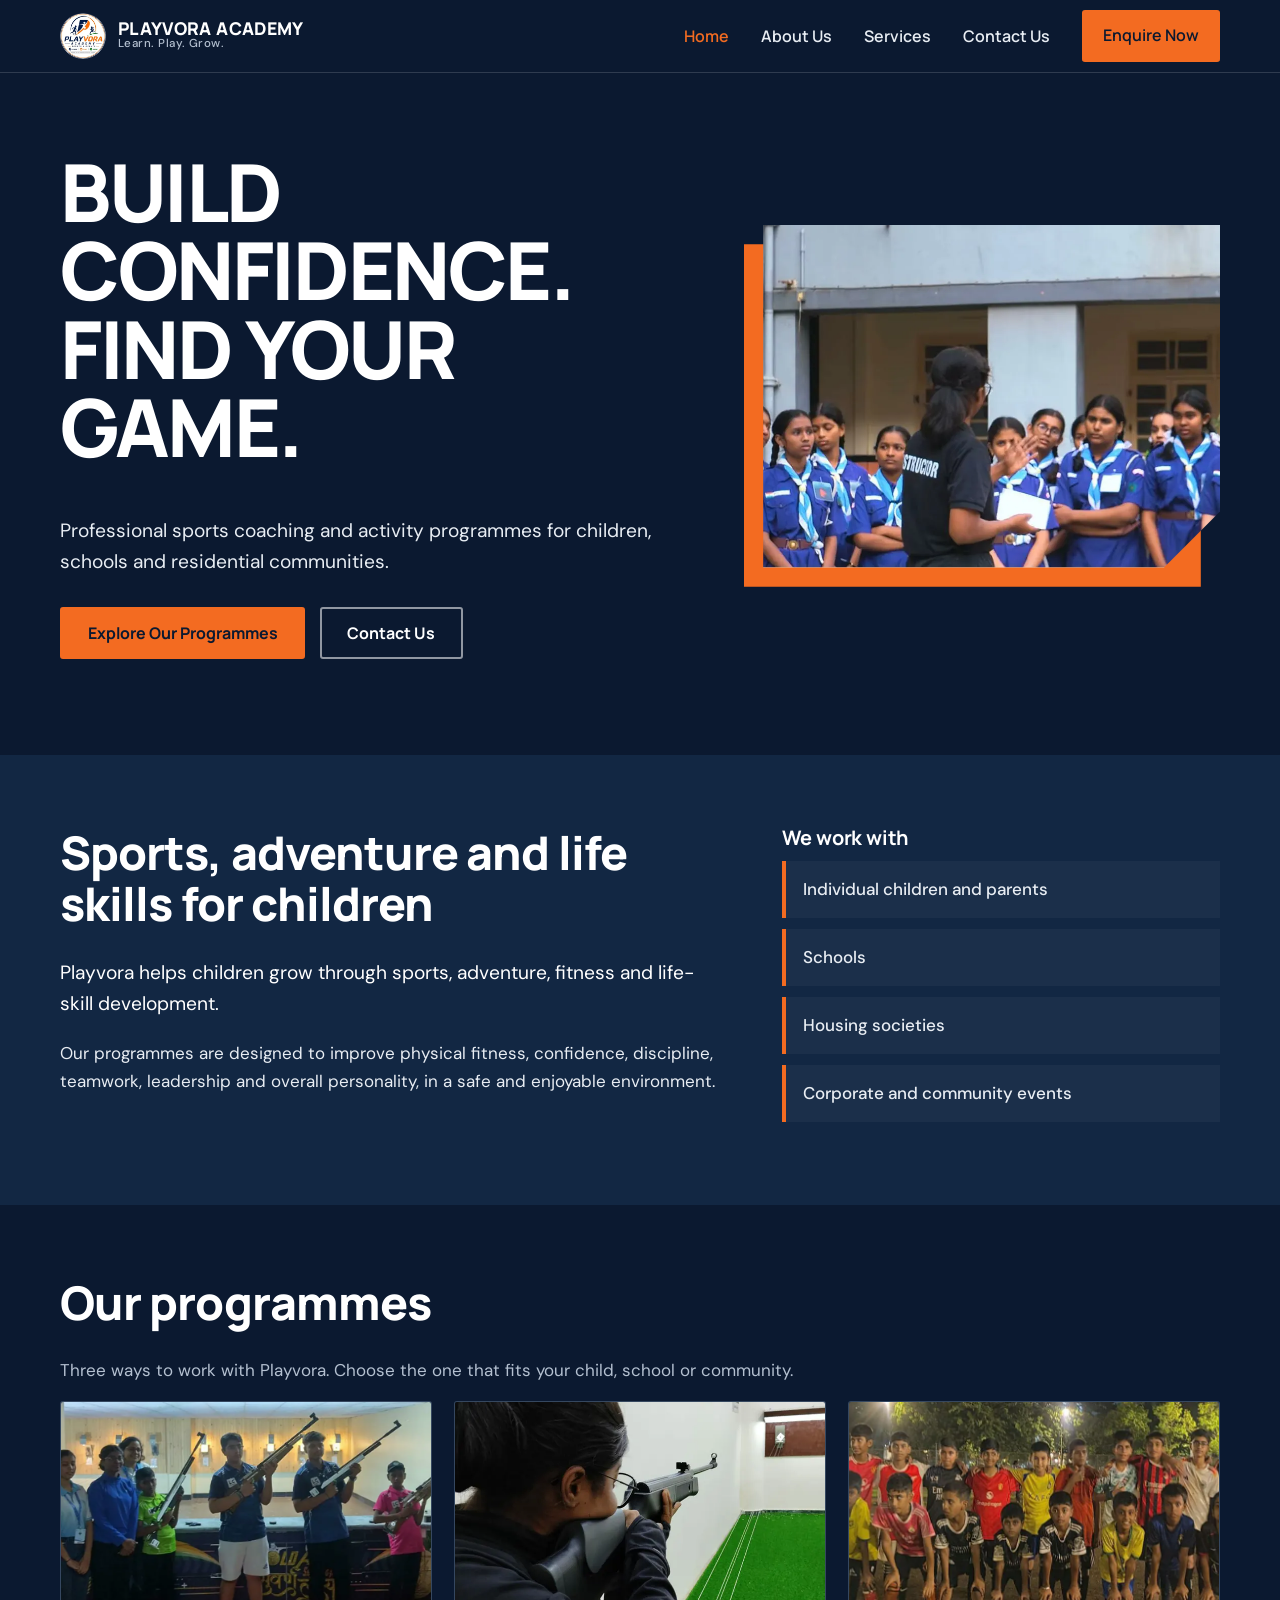
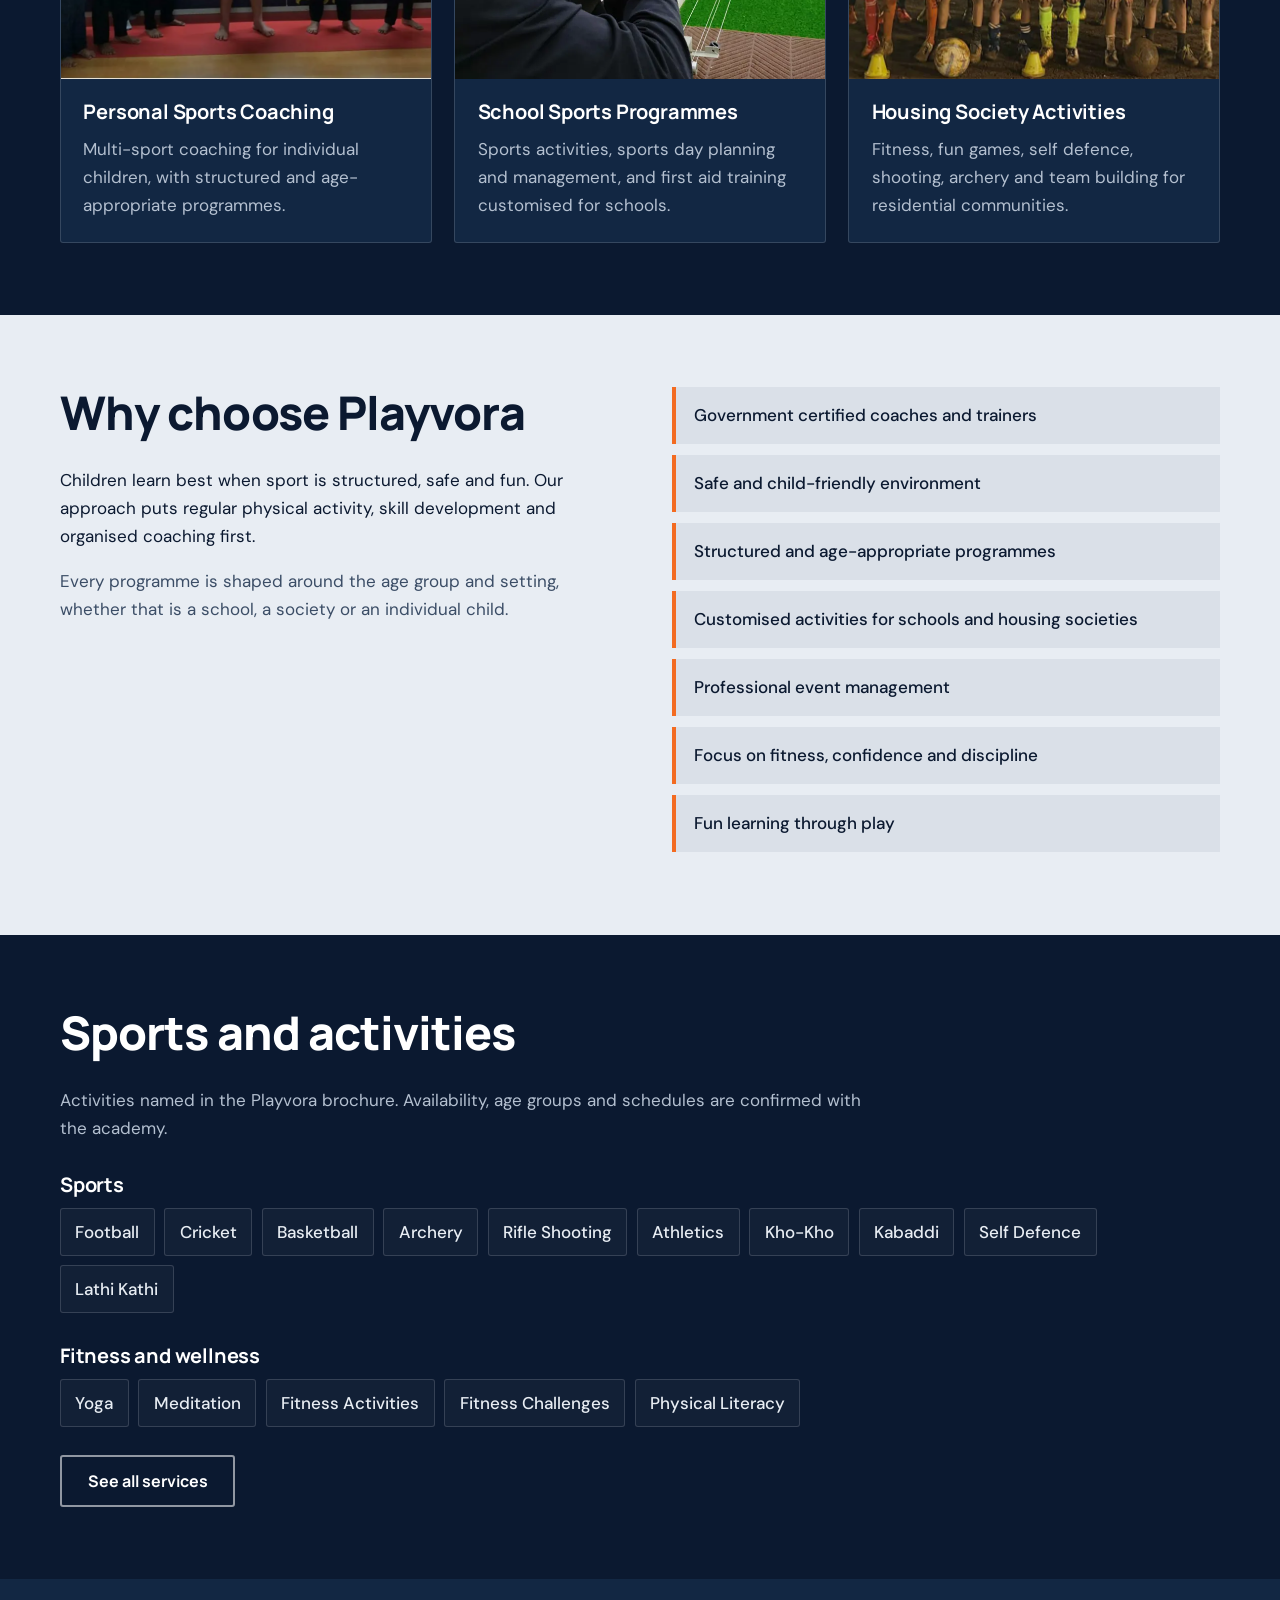
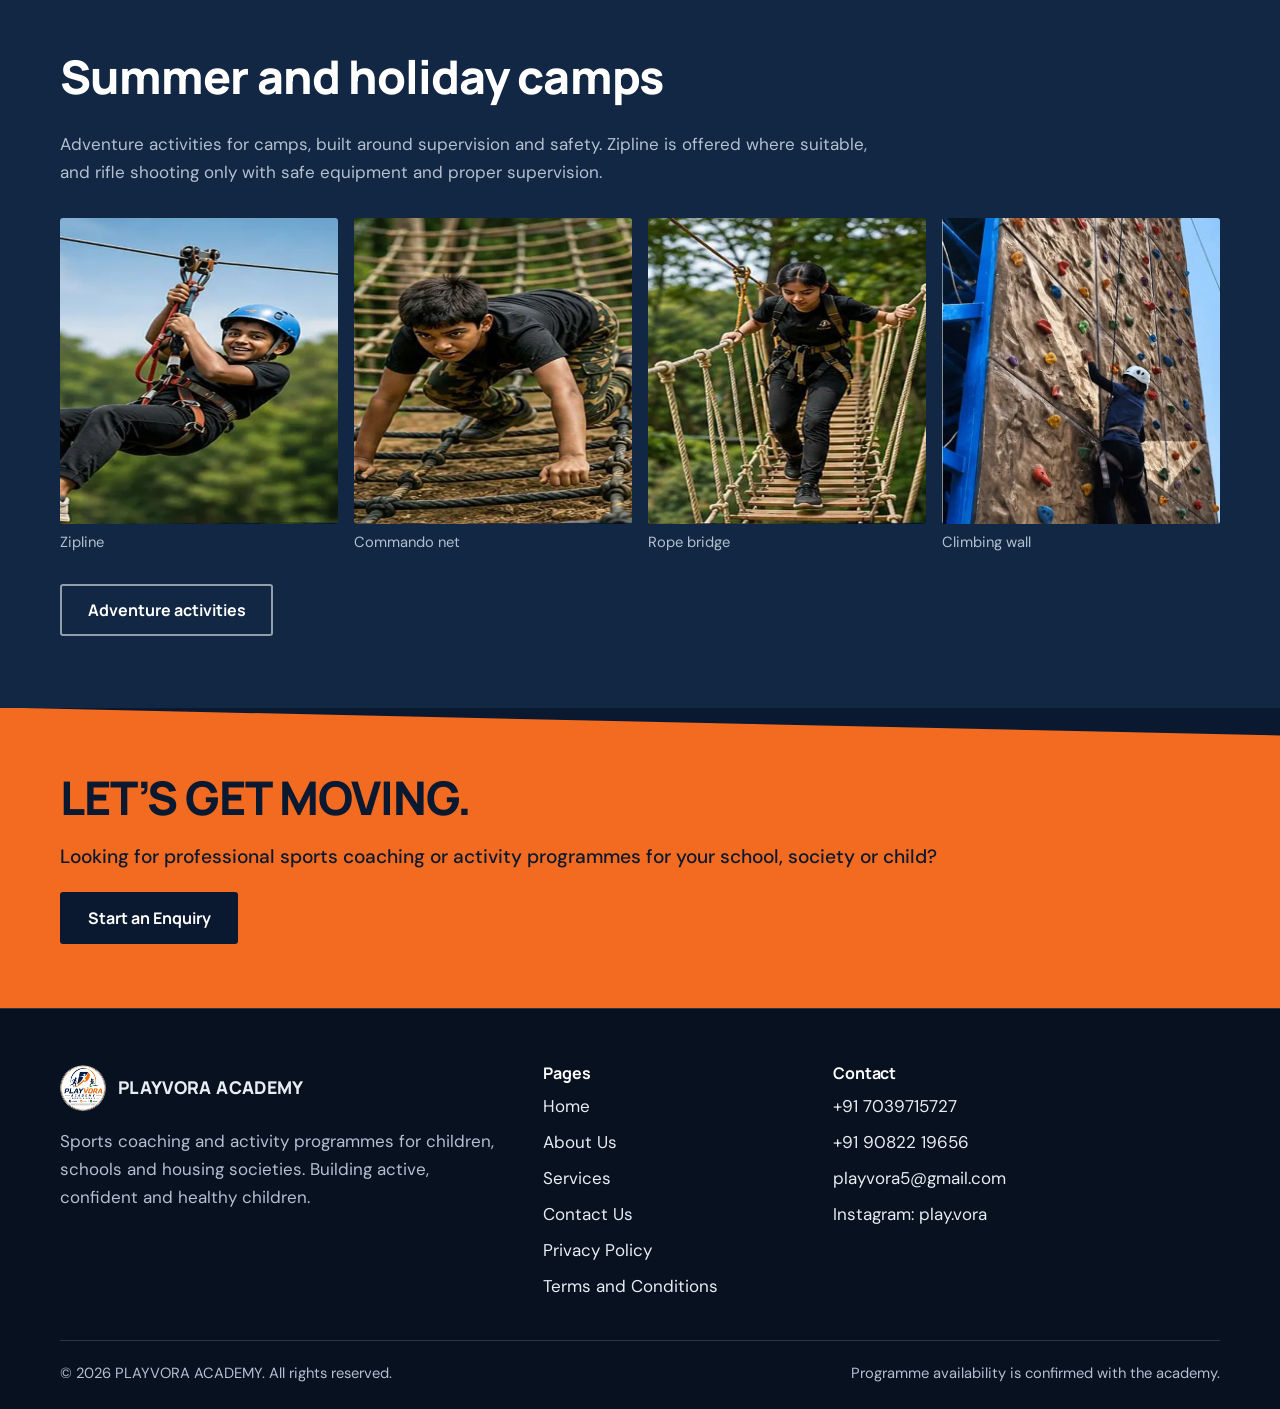
==== index.html @ a3b10394 "Add files via upload" ====
<!DOCTYPE html>
<html lang="en">
<head>
<meta charset="utf-8">
<meta name="viewport" content="width=device-width, initial-scale=1">
<title>PLAYVORA ACADEMY | Sports Coaching for Children, Schools and Societies</title>
<meta name="description" content="Professional sports coaching and activity programmes for children, schools and housing societies. Enquire with PLAYVORA ACADEMY.">
<link rel="canonical" href="https://www.example.com/"><!-- PLACEHOLDER: replace with live domain -->
<meta name="theme-color" content="#0B1930">
<meta property="og:type" content="website"><meta property="og:site_name" content="PLAYVORA ACADEMY">
<meta property="og:title" content="PLAYVORA ACADEMY | Sports Coaching for Children, Schools and Societies"><meta property="og:description" content="Professional sports coaching and activity programmes for children, schools and housing societies. Enquire with PLAYVORA ACADEMY.">
<meta property="og:url" content="https://www.example.com/index.html"><meta property="og:image" content="https://www.example.com/assets/social-preview.jpg">
<meta name="twitter:card" content="summary_large_image"><meta name="twitter:title" content="PLAYVORA ACADEMY | Sports Coaching for Children, Schools and Societies">
<meta name="twitter:description" content="Professional sports coaching and activity programmes for children, schools and housing societies. Enquire with PLAYVORA ACADEMY."><meta name="twitter:image" content="https://www.example.com/assets/social-preview.jpg">
<link rel="icon" href="assets/favicon.svg" type="image/svg+xml">
<link rel="preconnect" href="https://fonts.googleapis.com"><link rel="preconnect" href="https://fonts.gstatic.com" crossorigin>
<link rel="stylesheet" href="https://fonts.googleapis.com/css2?family=DM+Sans:wght@400;500;700&family=Manrope:wght@600;700;800&display=swap">
<link rel="stylesheet" href="css/style.css">
<script type="application/ld+json">{"@context":"https://schema.org","@type":"SportsActivityLocation","name":"PLAYVORA ACADEMY","description":"Sports coaching and activity programmes for children, schools and housing societies.","telephone":"+917039715727","email":"playvora5@gmail.com","sameAs":["https://www.instagram.com/play.vora/"]}</script>
</head>
<body>
<a class="skip" href="#main">Skip to content</a>
<header class="hdr"><div class="wrap">
<a class="brand" href="index.html"><img src="assets/images/logo-small.webp" alt="" width="180" height="177" style="width:46px;height:46px"><span>PLAYVORA ACADEMY<small>Learn. Play. Grow.</small></span></a>
<button class="nav-btn" aria-expanded="false" aria-controls="site-nav">Menu</button>
<nav id="site-nav" class="nav" aria-label="Main"><a href="index.html" aria-current="page">Home</a><a href="about.html">About Us</a><a href="services.html">Services</a><a href="contact.html">Contact Us</a><a class="btn" href="contact.html">Enquire Now</a></nav>
</div></header>
<main id="main">

<section class="hero"><div class="wrap">
<div><h1>Build confidence. Find your game.</h1>
<p>Professional sports coaching and activity programmes for children, schools and residential communities.</p>
<div class="btn-row"><a class="btn" href="services.html">Explore Our Programmes</a><a class="btn ghost" href="contact.html">Contact Us</a></div></div>
<div class="hero-img"><img src="assets/images/scouts-instructor.webp" alt="An instructor briefing a group of students in blue uniforms during a school activity session" width="983" height="674" fetchpriority="high" decoding="async"></div>
</div></section>

<section class="sec alt"><div class="wrap split wide-l">
<div><h2>Sports, adventure and life skills for children</h2>
<p class="lead">Playvora helps children grow through sports, adventure, fitness and life-skill development.</p>
<p>Our programmes are designed to improve physical fitness, confidence, discipline, teamwork, leadership and overall personality, in a safe and enjoyable environment.</p></div>
<div><h3>We work with</h3><ul class="tick"><li>Individual children and parents</li><li>Schools</li><li>Housing societies</li><li>Corporate and community events</li></ul></div>
</div></section>

<section class="sec" id="programmes"><div class="wrap">
<h2>Our programmes</h2><p class="muted">Three ways to work with Playvora. Choose the one that fits your child, school or community.</p>
<div class="cards">
<article class="card reveal"><img src="assets/images/shooting-range.webp" alt="Children standing in a row holding air rifles at an indoor shooting range with their instructors" width="1000" height="689" loading="lazy" decoding="async"><div class="body"><h3><a href="services.html#sports">Personal Sports Coaching</a></h3><p>Multi-sport coaching for individual children, with structured and age-appropriate programmes.</p></div></article>
<article class="card reveal"><img src="assets/images/school-rifle.webp" alt="A student aiming an air rifle in an indoor school shooting range" width="733" height="1044" loading="lazy" decoding="async"><div class="body"><h3><a href="contact.html#school">School Sports Programmes</a></h3><p>Sports activities, sports day planning and management, and first aid training customised for schools.</p></div></article>
<article class="card reveal"><img src="assets/images/society-football.webp" alt="A group of boys in football jerseys posing with footballs on a floodlit ground" width="883" height="566" loading="lazy" decoding="async"><div class="body"><h3><a href="contact.html#society">Housing Society Activities</a></h3><p>Fitness, fun games, self defence, shooting, archery and team building for residential communities.</p></div></article>
</div></div></section>

<section class="sec light"><div class="wrap split">
<div><h2>Why choose Playvora</h2><p>Children learn best when sport is structured, safe and fun. Our approach puts regular physical activity, skill development and organised coaching first.</p>
<p class="muted">Every programme is shaped around the age group and setting, whether that is a school, a society or an individual child.</p></div>
<div><ul class="tick"><li>Government certified coaches and trainers<!-- VERIFY: claim taken from brochure; confirm documentary proof before publishing --></li><li>Safe and child-friendly environment</li><li>Structured and age-appropriate programmes</li><li>Customised activities for schools and housing societies</li><li>Professional event management</li><li>Focus on fitness, confidence and discipline</li><li>Fun learning through play</li></ul></div>
</div></section>

<section class="sec" id="activities"><div class="wrap">
<h2>Sports and activities</h2>
<p class="muted">Activities named in the Playvora brochure. Availability, age groups and schedules are confirmed with the academy.</p>
<h3 style="margin-top:2rem">Sports</h3><ul class="tags"><li>Football</li><li>Cricket</li><li>Basketball</li><li>Archery</li><li>Rifle Shooting</li><li>Athletics</li><li>Kho-Kho</li><li>Kabaddi</li><li>Self Defence</li><li>Lathi Kathi</li></ul>
<h3 style="margin-top:2rem">Fitness and wellness</h3><ul class="tags"><li>Yoga</li><li>Meditation</li><li>Fitness Activities</li><li>Fitness Challenges</li><li>Physical Literacy</li></ul>
<div class="btn-row"><a class="btn ghost" href="services.html">See all services</a></div>
</div></section>

<section class="sec alt" id="camps"><div class="wrap">
<h2>Summer and holiday camps</h2>
<p class="muted">Adventure activities for camps, built around supervision and safety. Zipline is offered where suitable, and rifle shooting only with safe equipment and proper supervision.</p>
<div class="photos four" style="margin-top:2rem">
<figure class="reveal"><img src="assets/images/zipline.webp" alt="A child in a helmet and harness riding a zipline above trees" width="703" height="518" loading="lazy" decoding="async"><figcaption>Zipline</figcaption></figure>
<figure class="reveal"><img src="assets/images/commando-net.webp" alt="A child crawling across a rope commando net" width="655" height="518" loading="lazy" decoding="async"><figcaption>Commando net</figcaption></figure>
<figure class="reveal"><img src="assets/images/rope-bridge.webp" alt="A girl in a harness walking across a rope bridge among trees" width="634" height="518" loading="lazy" decoding="async"><figcaption>Rope bridge</figcaption></figure>
<figure class="reveal"><img src="assets/images/climbing-wall.webp" alt="A student wearing a helmet climbing an outdoor rock-climbing wall" width="572" height="1087" loading="lazy" decoding="async"><figcaption>Climbing wall</figcaption></figure>
</div>
<div class="btn-row"><a class="btn ghost" href="services.html#adventure">Adventure activities</a></div>
</div></section>
<section class="cta"><div class="wrap"><h2>LET’S GET MOVING.</h2><p>Looking for professional sports coaching or activity programmes for your school, society or child?</p><a class="btn" href="contact.html">Start an Enquiry</a></div></section>

</main>
<footer class="ftr"><div class="wrap">
<div class="grid">
<div><a class="brand" href="index.html"><img src="assets/images/logo-small.webp" alt="" width="180" height="177" loading="lazy" style="width:46px;height:46px"><span>PLAYVORA ACADEMY</span></a>
<p class="muted" style="margin-top:1rem">Sports coaching and activity programmes for children, schools and housing societies. Building active, confident and healthy children.</p></div>
<div><h3>Pages</h3><ul><li><a href="index.html">Home</a></li><li><a href="about.html">About Us</a></li><li><a href="services.html">Services</a></li><li><a href="contact.html">Contact Us</a></li><li><a href="privacy.html">Privacy Policy</a></li><li><a href="terms.html">Terms and Conditions</a></li></ul></div>
<div><h3>Contact</h3><ul>
<li><a href="tel:+917039715727">+91 7039715727</a></li><li><a href="tel:+919082219656">+91 90822 19656</a></li>
<li><a href="mailto:playvora5@gmail.com">playvora5@gmail.com</a></li>
<li><a href="https://www.instagram.com/play.vora/" target="_blank" rel="noopener noreferrer">Instagram: play.vora</a></li></ul></div>
</div>
<div class="legal"><span>&copy; <span id="year">2026</span> PLAYVORA ACADEMY. All rights reserved.</span><span>Programme availability is confirmed with the academy.</span></div>
</div></footer>
<script src="js/main.js" defer></script>
</body>
</html>
---- css/style.css ----
/* PLAYVORA ACADEMY - static site stylesheet. Mobile-first. */
:root{
  --navy:#0B1930;--navy2:#122743;--orange:#F36B21;--white:#fff;--grey:#E8EDF3;
  --muted:#B4C0D0;--line:rgba(232,237,243,.16);--r:3px;--max:1160px;
  --head:"Manrope",system-ui,-apple-system,"Segoe UI",Arial,sans-serif;
  --body:"DM Sans",system-ui,-apple-system,"Segoe UI",Arial,sans-serif;
}
*,*::before,*::after{box-sizing:border-box}
html{scroll-behavior:smooth;-webkit-text-size-adjust:100%}
body{margin:0;background:var(--navy);color:var(--grey);font:400 1.0625rem/1.65 var(--body);overflow-x:hidden}
img{display:block;max-width:100%;height:auto}
a{color:inherit}
h1,h2,h3{font-family:var(--head);color:var(--white);line-height:1.1;margin:0 0 .6em;letter-spacing:-.02em}
h1{font-size:clamp(2.5rem,8vw,5rem);font-weight:800;text-transform:uppercase;letter-spacing:-.03em;line-height:.98}
h2{font-size:clamp(1.8rem,4.2vw,2.9rem);font-weight:800}
h3{font-size:1.25rem;font-weight:700;letter-spacing:-.01em}
p{margin:0 0 1em;max-width:68ch}
ul{margin:0;padding:0;list-style:none}
:focus-visible{outline:3px solid var(--orange);outline-offset:3px}
.skip{position:absolute;left:-999px;top:0;background:var(--orange);color:var(--navy);padding:.7rem 1rem;z-index:100;font-weight:700}
.skip:focus{left:0}
.wrap{width:min(100% - 2.5rem,var(--max));margin-inline:auto}
.sec{padding:4.5rem 0}
.sec.alt{background:var(--navy2)}
.sec.light{background:var(--grey);color:var(--navy)}
.sec.light h2,.sec.light h3{color:var(--navy)}
.lead{font-size:1.2rem;color:var(--white)}
.muted{color:var(--muted)}
.light .muted{color:#3b4d66}

/* buttons: rectangular, no pills */
.btn{display:inline-block;font:700 1rem/1 var(--head);padding:1rem 1.6rem;border-radius:var(--r);border:2px solid var(--orange);background:var(--orange);color:var(--navy);text-decoration:none;cursor:pointer;transition:background .2s,color .2s,border-color .2s}
.btn:hover{background:var(--white);border-color:var(--white)}
.btn.ghost{background:transparent;color:var(--white);border-color:rgba(255,255,255,.55)}
.btn.ghost:hover{background:var(--white);color:var(--navy);border-color:var(--white)}
.btn-row{display:flex;flex-wrap:wrap;gap:.9rem;margin-top:1.8rem}

/* header */
.hdr{position:sticky;top:0;z-index:50;background:var(--navy);border-bottom:1px solid var(--line)}
.hdr .wrap{display:flex;align-items:center;justify-content:space-between;min-height:72px;gap:1rem}
.brand{display:flex;align-items:center;gap:.75rem;text-decoration:none;font:800 1.1rem/1 var(--head);color:var(--white);letter-spacing:.02em}
.brand img{border-radius:50%}
.brand small{display:block;font:500 .72rem/1.3 var(--body);color:var(--muted);letter-spacing:.04em}
.nav-btn{background:none;border:1px solid var(--line);color:var(--white);padding:.6rem .85rem;border-radius:var(--r);font:600 .95rem var(--head);cursor:pointer}
.nav{display:none;position:absolute;left:0;right:0;top:100%;background:var(--navy);border-bottom:1px solid var(--line);padding:1rem 1.25rem 1.5rem}
.nav.open{display:block}
.nav a{display:block;padding:.85rem 0;text-decoration:none;font:600 1.05rem var(--head);border-bottom:1px solid var(--line)}
.nav a[aria-current=page]{color:var(--orange)}
.nav a.btn{margin-top:1rem;text-align:center;border-bottom:2px solid var(--orange)}
@media(min-width:900px){
  .nav-btn{display:none}
  .nav{display:flex;position:static;border:0;padding:0;align-items:center;gap:2rem;background:none}
  .nav a{border:0;padding:.4rem 0;font-size:1rem}
  .nav a:not(.btn):hover{color:var(--orange)}
  .nav a.btn{margin:0;padding:.85rem 1.3rem}
}

/* hero */
.hero{padding:3rem 0 4rem;overflow:hidden}
.hero .wrap{display:grid;gap:2.5rem;align-items:center}
.hero p{font-size:1.2rem;color:var(--grey);margin-top:1.4rem}
.hero-img{position:relative;padding:0 0 1.2rem 1.2rem}
.hero-img::before{content:"";position:absolute;inset:1.2rem 1.2rem 0 0;background:var(--orange);clip-path:polygon(0 0,100% 0,100% 100%,0 100%);z-index:0}
.hero-img img{position:relative;z-index:1;width:100%;aspect-ratio:4/3;object-fit:cover;clip-path:polygon(0 0,100% 0,100% calc(100% - 56px),calc(100% - 56px) 100%,0 100%)}
@media(min-width:900px){.hero{padding:5rem 0 6rem}.hero .wrap{grid-template-columns:1.15fr .85fr}}
.page-hero{padding:3.5rem 0 2.5rem;border-bottom:1px solid var(--line)}
.page-hero h1{font-size:clamp(2.1rem,6vw,3.8rem)}
.page-hero p{font-size:1.15rem;margin:0}

/* layout helpers */
.split{display:grid;gap:2.5rem}
@media(min-width:860px){.split{grid-template-columns:1fr 1fr;gap:4rem}.split.wide-l{grid-template-columns:1.2fr .8fr}}
.tick li{padding:.9rem 0 .9rem 1.1rem;border-left:4px solid var(--orange);margin-bottom:.7rem;background:rgba(11,25,48,.06);font-weight:500}
.sec:not(.light) .tick li{background:rgba(255,255,255,.04)}
.light .tick li{color:var(--navy)}

/* cards */
.cards{display:grid;gap:1.4rem}
@media(min-width:760px){.cards{grid-template-columns:repeat(3,1fr)}}
.card{position:relative;background:var(--navy2);border:1px solid var(--line);border-radius:var(--r);overflow:hidden;transition:border-color .2s,transform .2s}
.sec.alt .card{background:var(--navy)}
.card:hover,.card:focus-within{border-color:var(--orange);transform:translateY(-3px)}
.card img{width:100%;aspect-ratio:4/3;object-fit:cover}
.card .body{padding:1.4rem}
.card h3 a{text-decoration:none}
.card h3 a::after{content:"";position:absolute;inset:0}
.card p{color:var(--muted);margin:0}

/* activity lists */
.tags{display:flex;flex-wrap:wrap;gap:.6rem}
.tags li{border:1px solid var(--line);border-radius:var(--r);padding:.55rem .9rem;font-weight:500;background:rgba(255,255,255,.03)}
.light .tags li{border-color:rgba(11,25,48,.25);background:#fff;color:var(--navy)}
.cat{display:grid;gap:1.5rem;padding:2.5rem 0;border-top:1px solid var(--line)}
.cat:first-of-type{border-top:0}
@media(min-width:860px){.cat{grid-template-columns:.8fr 1.2fr;gap:4rem}}
.cat h2{font-size:clamp(1.6rem,3.4vw,2.2rem)}

/* photo grids */
.photos{display:grid;gap:1rem;grid-template-columns:repeat(2,1fr)}
@media(min-width:860px){.photos.four{grid-template-columns:repeat(4,1fr)}.photos.three{grid-template-columns:repeat(3,1fr)}}
.photos img{width:100%;aspect-ratio:1/1.1;object-fit:cover;border-radius:var(--r)}
.photos figcaption{font-size:.92rem;color:var(--muted);margin-top:.4rem}
.photos figure{margin:0}
.wide-photo{width:100%;border-radius:var(--r);margin-top:1.2rem}
.note{border-left:4px solid var(--orange);padding:1rem 1.2rem;background:rgba(243,107,33,.1);border-radius:0 var(--r) var(--r) 0;max-width:72ch}
.light .note{color:var(--navy)}
.placeholder{border:2px dashed var(--orange);padding:1rem 1.2rem;border-radius:var(--r)}

/* CTA band */
.cta{background:var(--orange);color:var(--navy);padding:4rem 0;clip-path:polygon(0 0,100% 28px,100% 100%,0 100%)}
.cta h2{color:var(--navy);margin-bottom:.4em}
.cta p{font-size:1.2rem;font-weight:500}
.cta .btn{background:var(--navy);border-color:var(--navy);color:var(--white)}
.cta .btn:hover{background:var(--white);border-color:var(--white);color:var(--navy)}

/* footer */
.ftr{background:#07111f;padding:3.5rem 0 1.5rem;border-top:1px solid var(--line)}
.ftr .grid{display:grid;gap:2rem}
@media(min-width:860px){.ftr .grid{grid-template-columns:1.4fr .8fr 1.2fr}}
.ftr h3{font-size:1rem;color:var(--white)}
.ftr li{margin-bottom:.5rem}
.ftr a{text-decoration:none;color:var(--grey)}
.ftr a:hover{color:var(--orange);text-decoration:underline}
.ftr .legal{border-top:1px solid var(--line);margin-top:2rem;padding-top:1.2rem;font-size:.92rem;color:var(--muted);display:flex;flex-wrap:wrap;gap:.6rem 1.5rem;justify-content:space-between}

/* forms */
.tabs{display:flex;flex-wrap:wrap;gap:.5rem;margin-bottom:1.5rem}
.tabs button{font:700 .98rem var(--head);padding:.85rem 1.2rem;border-radius:var(--r);border:1px solid var(--line);background:transparent;color:var(--white);cursor:pointer}
.tabs button[aria-selected=true]{background:var(--orange);color:var(--navy);border-color:var(--orange)}
.js .panel[hidden]{display:none}
.panel{margin-bottom:3rem}
form{display:grid;gap:1.1rem;background:var(--navy2);border:1px solid var(--line);padding:1.5rem;border-radius:var(--r)}
@media(min-width:700px){form .two{display:grid;grid-template-columns:1fr 1fr;gap:1.1rem}}
label,legend{display:block;font-weight:600;color:var(--white);margin-bottom:.35rem;font-size:.98rem}
.req{color:var(--orange)}
input[type=text],input[type=tel],input[type=email],input[type=number],textarea{width:100%;font:inherit;color:var(--navy);background:var(--white);border:2px solid transparent;border-radius:var(--r);padding:.8rem .9rem}
textarea{min-height:110px;resize:vertical}
input[aria-invalid=true],textarea[aria-invalid=true]{border-color:#ff8a8a}
fieldset{border:0;padding:0;margin:0}
.checks{display:grid;gap:.4rem;grid-template-columns:repeat(auto-fill,minmax(180px,1fr))}
.checks label{display:flex;gap:.5rem;align-items:center;font-weight:400;margin:0}
.checks input{width:1.1rem;height:1.1rem;accent-color:var(--orange)}
.err{color:#ffb3b3;font-size:.92rem;margin:.3rem 0 0;min-height:0}
.err:empty{display:none}
.form-note{font-size:.95rem;color:var(--muted);margin:0}
.contact-list li{margin-bottom:1rem}
.contact-list strong{display:block;color:var(--white)}
.doc h2{font-size:1.5rem;margin-top:2rem}
.doc{max-width:78ch}

/* scroll reveal (only when JS + motion allowed) */
@media(prefers-reduced-motion:no-preference){
  .js .reveal{opacity:0;transform:translateY(12px);transition:opacity .5s ease,transform .5s ease}
  .js .reveal.in{opacity:1;transform:none}
}
@media(prefers-reduced-motion:reduce){html{scroll-behavior:auto}*{transition:none!important;animation:none!important}}
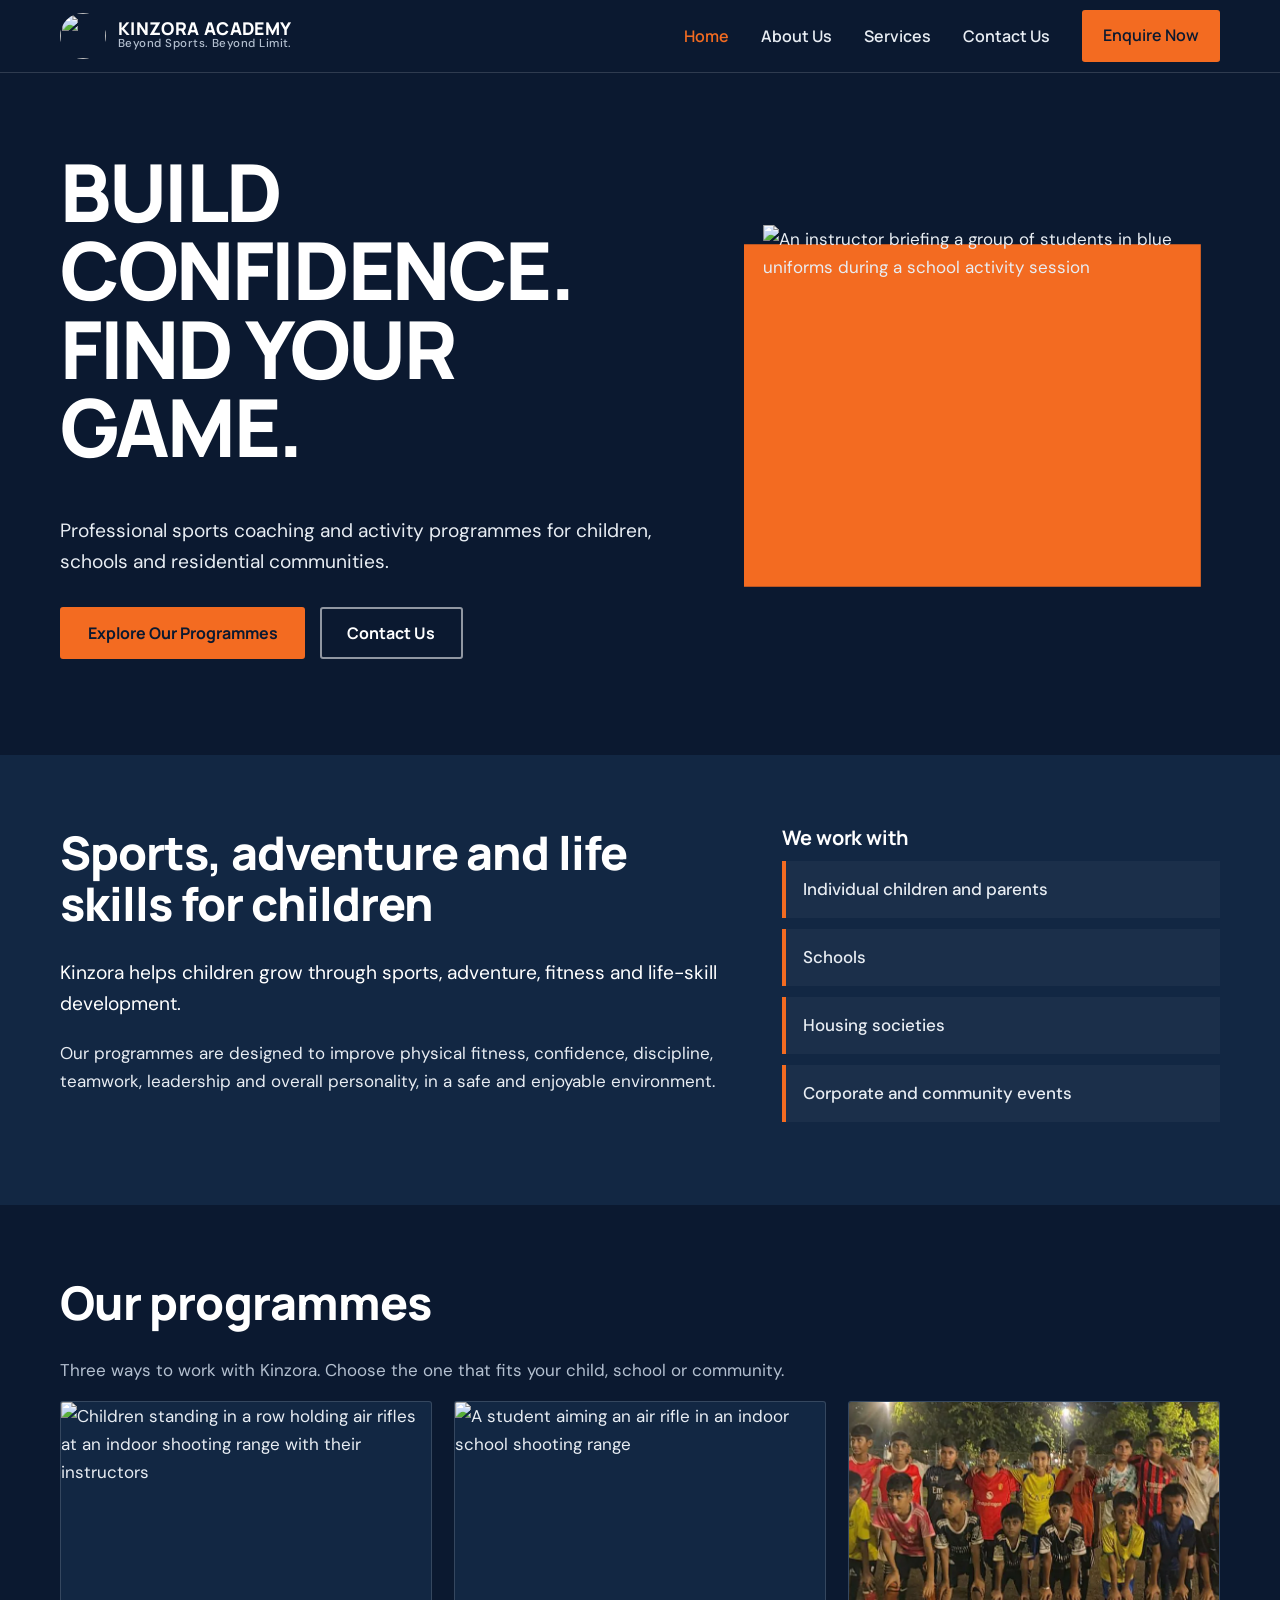
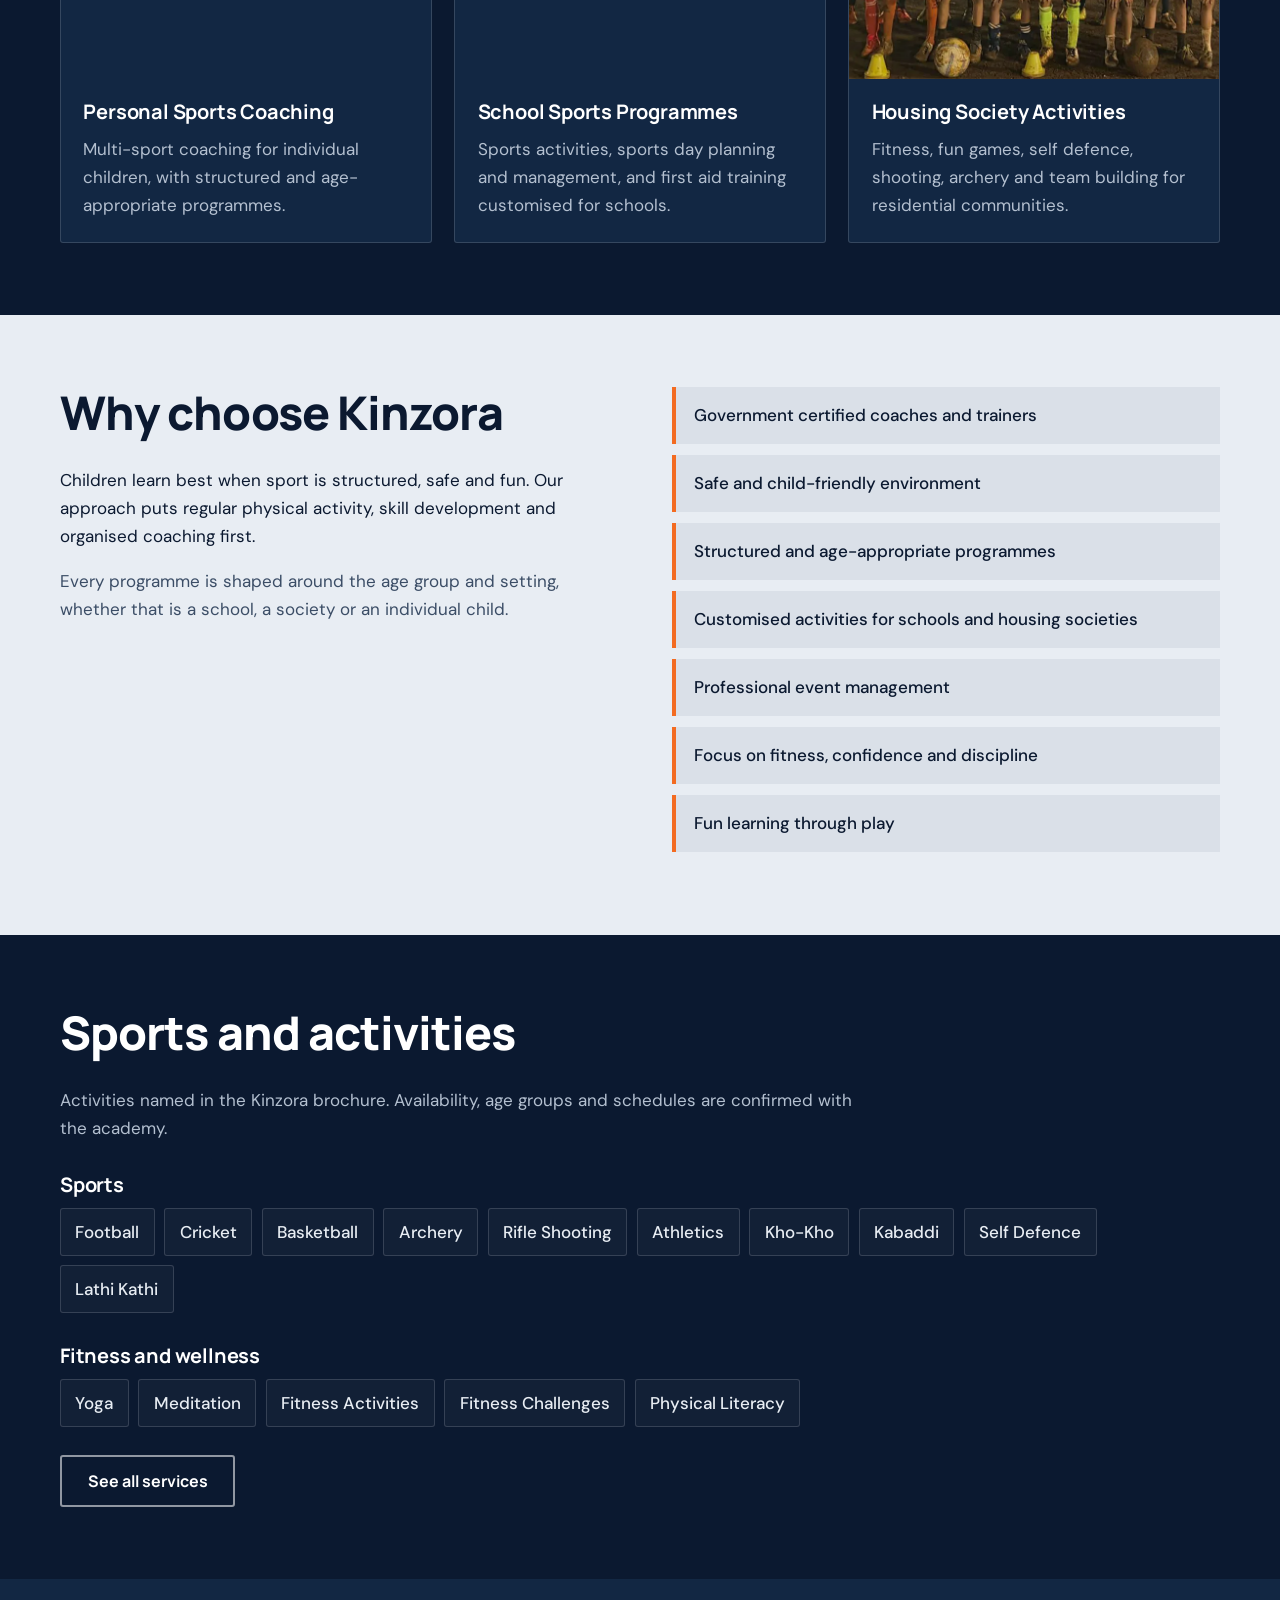
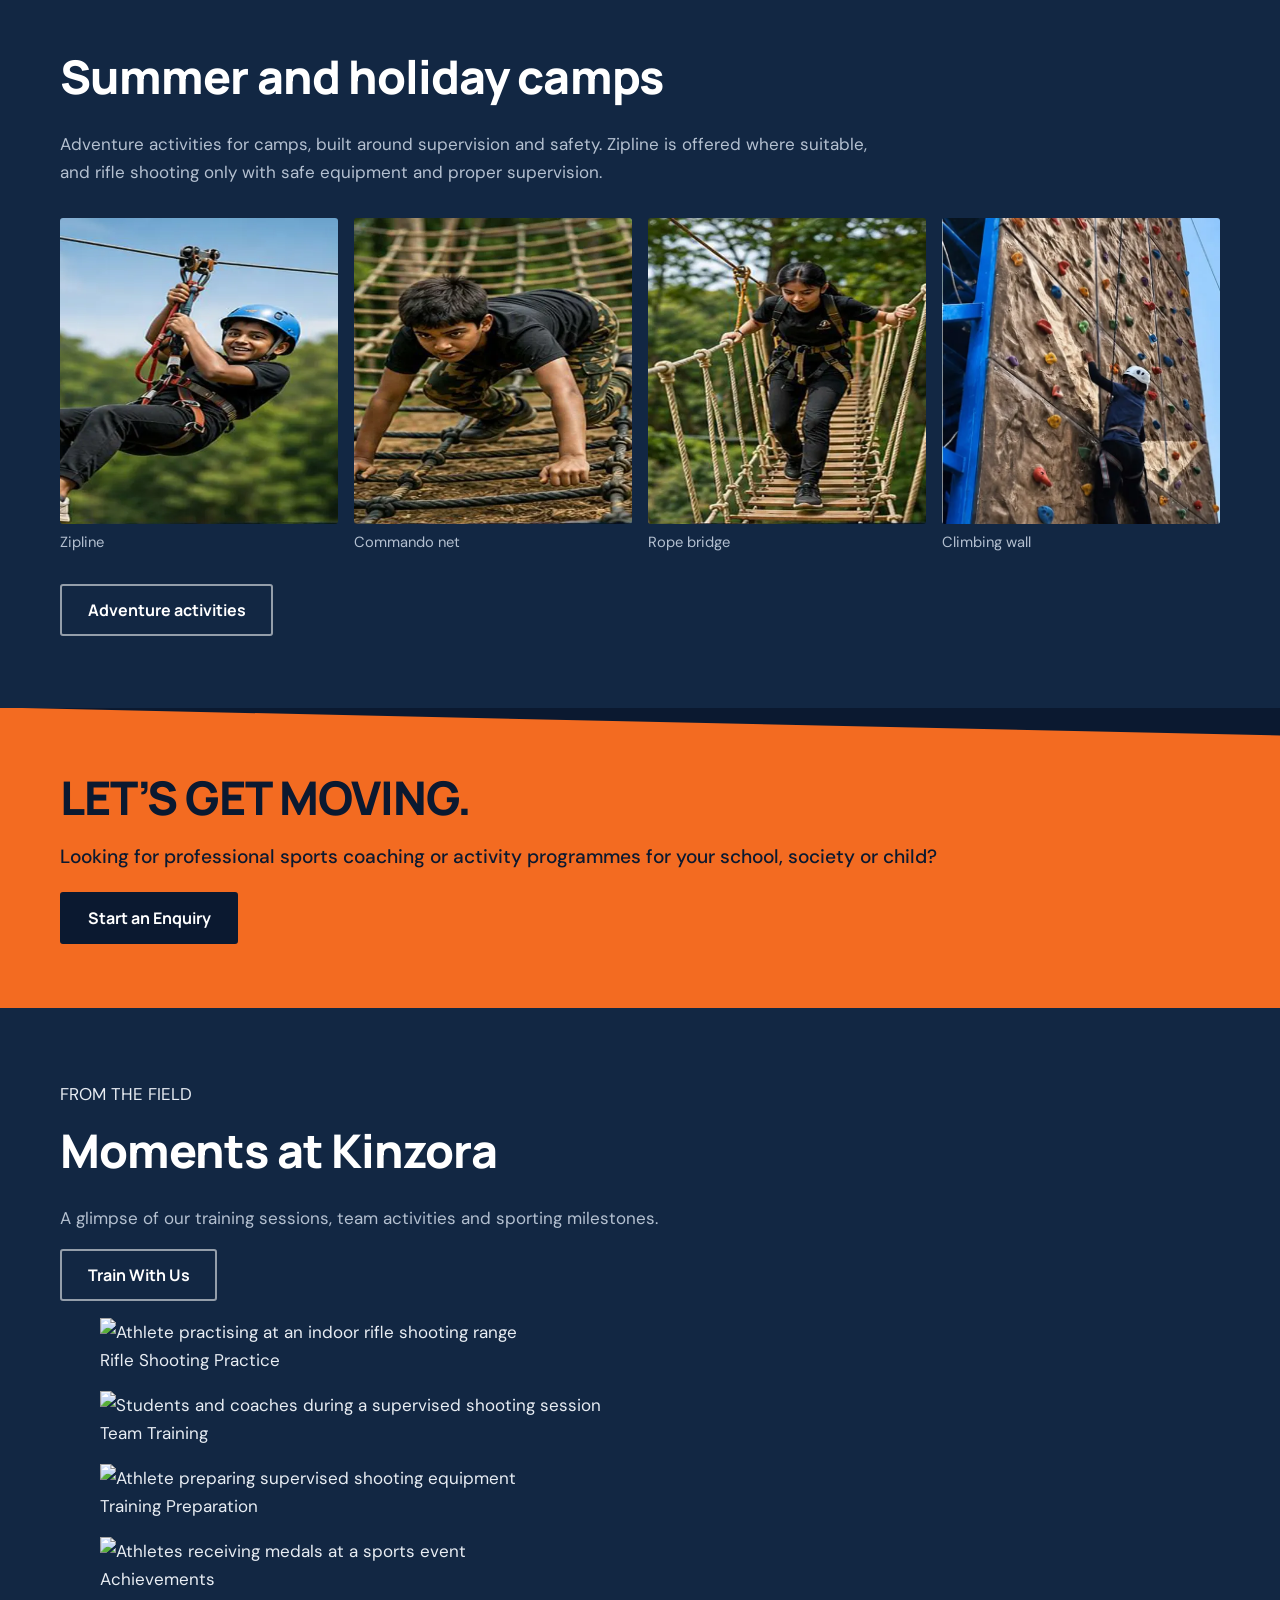
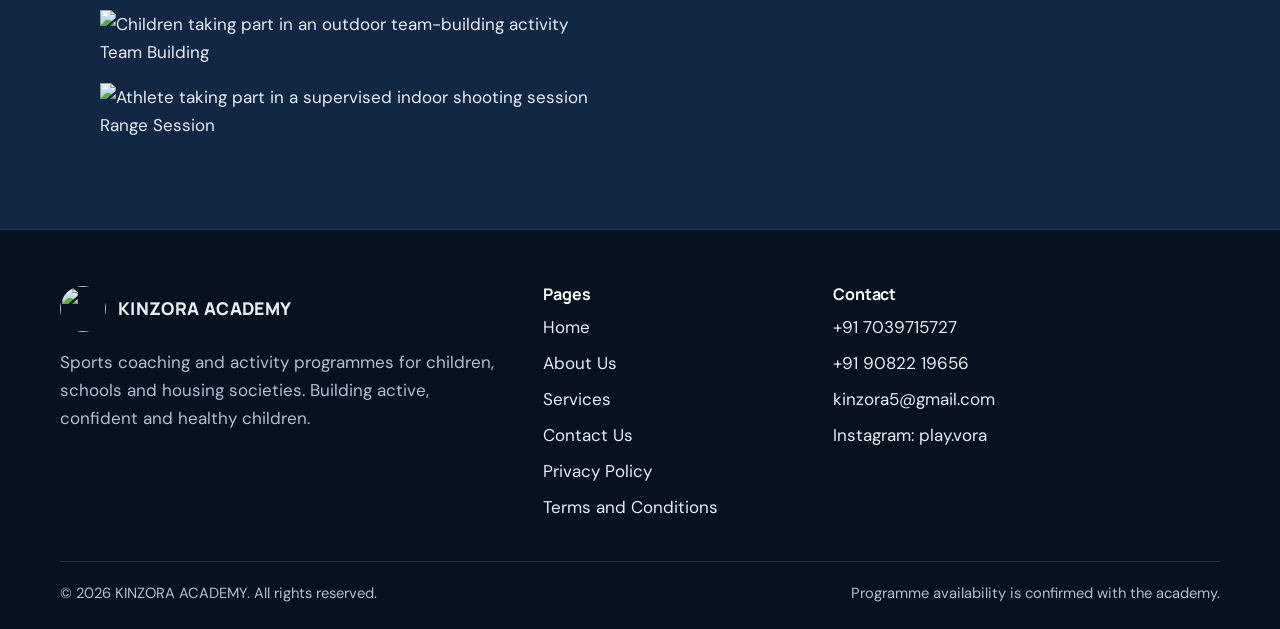
==== commit 41e4c95c: "Rebrand website to Kinzora Academy" ====
--- a/index.html
+++ b/index.html
@@ -3,25 +3,25 @@
 <head>
 <meta charset="utf-8">
 <meta name="viewport" content="width=device-width, initial-scale=1">
-<title>PLAYVORA ACADEMY | Sports Coaching for Children, Schools and Societies</title>
-<meta name="description" content="Professional sports coaching and activity programmes for children, schools and housing societies. Enquire with PLAYVORA ACADEMY.">
-<link rel="canonical" href="https://www.example.com/"><!-- PLACEHOLDER: replace with live domain -->
+<title>KINZORA ACADEMY | Sports Coaching for Children, Schools and Societies</title>
+<meta name="description" content="Professional sports coaching and activity programmes for children, schools and housing societies. Enquire with KINZORA ACADEMY.">
+<link rel="canonical" href="https://satyaprakash0930.github.io/Play-Vora-/">
 <meta name="theme-color" content="#0B1930">
-<meta property="og:type" content="website"><meta property="og:site_name" content="PLAYVORA ACADEMY">
-<meta property="og:title" content="PLAYVORA ACADEMY | Sports Coaching for Children, Schools and Societies"><meta property="og:description" content="Professional sports coaching and activity programmes for children, schools and housing societies. Enquire with PLAYVORA ACADEMY.">
-<meta property="og:url" content="https://www.example.com/index.html"><meta property="og:image" content="https://www.example.com/assets/social-preview.jpg">
-<meta name="twitter:card" content="summary_large_image"><meta name="twitter:title" content="PLAYVORA ACADEMY | Sports Coaching for Children, Schools and Societies">
-<meta name="twitter:description" content="Professional sports coaching and activity programmes for children, schools and housing societies. Enquire with PLAYVORA ACADEMY."><meta name="twitter:image" content="https://www.example.com/assets/social-preview.jpg">
+<meta property="og:type" content="website"><meta property="og:site_name" content="KINZORA ACADEMY">
+<meta property="og:title" content="KINZORA ACADEMY | Sports Coaching for Children, Schools and Societies"><meta property="og:description" content="Professional sports coaching and activity programmes for children, schools and housing societies. Enquire with KINZORA ACADEMY.">
+<meta property="og:url" content="https://satyaprakash0930.github.io/Play-Vora-/index.html"><meta property="og:image" content="https://satyaprakash0930.github.io/Play-Vora-/assets/images/kinzora-social-preview.jpg">
+<meta name="twitter:card" content="summary_large_image"><meta name="twitter:title" content="KINZORA ACADEMY | Sports Coaching for Children, Schools and Societies">
+<meta name="twitter:description" content="Professional sports coaching and activity programmes for children, schools and housing societies. Enquire with KINZORA ACADEMY."><meta name="twitter:image" content="https://satyaprakash0930.github.io/Play-Vora-/assets/images/kinzora-social-preview.jpg">
 <link rel="icon" href="assets/favicon.svg" type="image/svg+xml">
 <link rel="preconnect" href="https://fonts.googleapis.com"><link rel="preconnect" href="https://fonts.gstatic.com" crossorigin>
 <link rel="stylesheet" href="https://fonts.googleapis.com/css2?family=DM+Sans:wght@400;500;700&family=Manrope:wght@600;700;800&display=swap">
 <link rel="stylesheet" href="css/style.css">
-<script type="application/ld+json">{"@context":"https://schema.org","@type":"SportsActivityLocation","name":"PLAYVORA ACADEMY","description":"Sports coaching and activity programmes for children, schools and housing societies.","telephone":"+917039715727","email":"playvora5@gmail.com","sameAs":["https://www.instagram.com/play.vora/"]}</script>
+<script type="application/ld+json">{"@context":"https://schema.org","@type":"SportsActivityLocation","name":"KINZORA ACADEMY","description":"Sports coaching and activity programmes for children, schools and housing societies.","telephone":"+917039715727","email":"kinzora5@gmail.com","sameAs":["https://www.instagram.com/play.vora/"]}</script>
 </head>
 <body>
 <a class="skip" href="#main">Skip to content</a>
 <header class="hdr"><div class="wrap">
-<a class="brand" href="index.html"><img src="assets/images/logo-small.webp" alt="" width="180" height="177" style="width:46px;height:46px"><span>PLAYVORA ACADEMY<small>Learn. Play. Grow.</small></span></a>
+<a class="brand" href="index.html"><img src="assets/images/kinzora-logo.png" alt="" width="180" height="177" style="width:46px;height:46px"><span>KINZORA ACADEMY<small>Beyond Sports. Beyond Limit.</small></span></a>
 <button class="nav-btn" aria-expanded="false" aria-controls="site-nav">Menu</button>
 <nav id="site-nav" class="nav" aria-label="Main"><a href="index.html" aria-current="page">Home</a><a href="about.html">About Us</a><a href="services.html">Services</a><a href="contact.html">Contact Us</a><a class="btn" href="contact.html">Enquire Now</a></nav>
 </div></header>
@@ -31,33 +31,33 @@
 <div><h1>Build confidence. Find your game.</h1>
 <p>Professional sports coaching and activity programmes for children, schools and residential communities.</p>
 <div class="btn-row"><a class="btn" href="services.html">Explore Our Programmes</a><a class="btn ghost" href="contact.html">Contact Us</a></div></div>
-<div class="hero-img"><img src="assets/images/scouts-instructor.webp" alt="An instructor briefing a group of students in blue uniforms during a school activity session" width="983" height="674" fetchpriority="high" decoding="async"></div>
+<div class="hero-img"><img src="assets/images/kinzora-range-session.jpg" alt="An instructor briefing a group of students in blue uniforms during a school activity session" width="983" height="674" fetchpriority="high" decoding="async"></div>
 </div></section>
 
 <section class="sec alt"><div class="wrap split wide-l">
 <div><h2>Sports, adventure and life skills for children</h2>
-<p class="lead">Playvora helps children grow through sports, adventure, fitness and life-skill development.</p>
+<p class="lead">Kinzora helps children grow through sports, adventure, fitness and life-skill development.</p>
 <p>Our programmes are designed to improve physical fitness, confidence, discipline, teamwork, leadership and overall personality, in a safe and enjoyable environment.</p></div>
 <div><h3>We work with</h3><ul class="tick"><li>Individual children and parents</li><li>Schools</li><li>Housing societies</li><li>Corporate and community events</li></ul></div>
 </div></section>
 
 <section class="sec" id="programmes"><div class="wrap">
-<h2>Our programmes</h2><p class="muted">Three ways to work with Playvora. Choose the one that fits your child, school or community.</p>
+<h2>Our programmes</h2><p class="muted">Three ways to work with Kinzora. Choose the one that fits your child, school or community.</p>
 <div class="cards">
-<article class="card reveal"><img src="assets/images/shooting-range.webp" alt="Children standing in a row holding air rifles at an indoor shooting range with their instructors" width="1000" height="689" loading="lazy" decoding="async"><div class="body"><h3><a href="services.html#sports">Personal Sports Coaching</a></h3><p>Multi-sport coaching for individual children, with structured and age-appropriate programmes.</p></div></article>
-<article class="card reveal"><img src="assets/images/school-rifle.webp" alt="A student aiming an air rifle in an indoor school shooting range" width="733" height="1044" loading="lazy" decoding="async"><div class="body"><h3><a href="contact.html#school">School Sports Programmes</a></h3><p>Sports activities, sports day planning and management, and first aid training customised for schools.</p></div></article>
+<article class="card reveal"><img src="assets/images/kinzora-team-training.jpg" alt="Children standing in a row holding air rifles at an indoor shooting range with their instructors" width="1000" height="689" loading="lazy" decoding="async"><div class="body"><h3><a href="services.html#sports">Personal Sports Coaching</a></h3><p>Multi-sport coaching for individual children, with structured and age-appropriate programmes.</p></div></article>
+<article class="card reveal"><img src="assets/images/kinzora-shooting-practice.jpg" alt="A student aiming an air rifle in an indoor school shooting range" width="733" height="1044" loading="lazy" decoding="async"><div class="body"><h3><a href="contact.html#school">School Sports Programmes</a></h3><p>Sports activities, sports day planning and management, and first aid training customised for schools.</p></div></article>
 <article class="card reveal"><img src="assets/images/society-football.webp" alt="A group of boys in football jerseys posing with footballs on a floodlit ground" width="883" height="566" loading="lazy" decoding="async"><div class="body"><h3><a href="contact.html#society">Housing Society Activities</a></h3><p>Fitness, fun games, self defence, shooting, archery and team building for residential communities.</p></div></article>
 </div></div></section>
 
 <section class="sec light"><div class="wrap split">
-<div><h2>Why choose Playvora</h2><p>Children learn best when sport is structured, safe and fun. Our approach puts regular physical activity, skill development and organised coaching first.</p>
+<div><h2>Why choose Kinzora</h2><p>Children learn best when sport is structured, safe and fun. Our approach puts regular physical activity, skill development and organised coaching first.</p>
 <p class="muted">Every programme is shaped around the age group and setting, whether that is a school, a society or an individual child.</p></div>
 <div><ul class="tick"><li>Government certified coaches and trainers<!-- VERIFY: claim taken from brochure; confirm documentary proof before publishing --></li><li>Safe and child-friendly environment</li><li>Structured and age-appropriate programmes</li><li>Customised activities for schools and housing societies</li><li>Professional event management</li><li>Focus on fitness, confidence and discipline</li><li>Fun learning through play</li></ul></div>
 </div></section>
 
 <section class="sec" id="activities"><div class="wrap">
 <h2>Sports and activities</h2>
-<p class="muted">Activities named in the Playvora brochure. Availability, age groups and schedules are confirmed with the academy.</p>
+<p class="muted">Activities named in the Kinzora brochure. Availability, age groups and schedules are confirmed with the academy.</p>
 <h3 style="margin-top:2rem">Sports</h3><ul class="tags"><li>Football</li><li>Cricket</li><li>Basketball</li><li>Archery</li><li>Rifle Shooting</li><li>Athletics</li><li>Kho-Kho</li><li>Kabaddi</li><li>Self Defence</li><li>Lathi Kathi</li></ul>
 <h3 style="margin-top:2rem">Fitness and wellness</h3><ul class="tags"><li>Yoga</li><li>Meditation</li><li>Fitness Activities</li><li>Fitness Challenges</li><li>Physical Literacy</li></ul>
 <div class="btn-row"><a class="btn ghost" href="services.html">See all services</a></div>
@@ -77,17 +77,28 @@
 <section class="cta"><div class="wrap"><h2>LET’S GET MOVING.</h2><p>Looking for professional sports coaching or activity programmes for your school, society or child?</p><a class="btn" href="contact.html">Start an Enquiry</a></div></section>
 
 </main>
+
+<section class="sec alt" id="gallery"><div class="wrap">
+<div class="gallery-heading"><div><p class="eyebrow">FROM THE FIELD</p><h2>Moments at Kinzora</h2><p class="muted">A glimpse of our training sessions, team activities and sporting milestones.</p></div><a class="btn ghost" href="contact.html">Train With Us</a></div>
+<div class="gallery-grid">
+<figure class="gallery-item"><img src="assets/images/kinzora-shooting-practice.jpg" alt="Athlete practising at an indoor rifle shooting range" loading="lazy"><figcaption>Rifle Shooting Practice</figcaption></figure>
+<figure class="gallery-item"><img src="assets/images/kinzora-team-training.jpg" alt="Students and coaches during a supervised shooting session" loading="lazy"><figcaption>Team Training</figcaption></figure>
+<figure class="gallery-item"><img src="assets/images/kinzora-equipment.jpg" alt="Athlete preparing supervised shooting equipment" loading="lazy"><figcaption>Training Preparation</figcaption></figure>
+<figure class="gallery-item"><img src="assets/images/kinzora-awards.jpg" alt="Athletes receiving medals at a sports event" loading="lazy"><figcaption>Achievements</figcaption></figure>
+<figure class="gallery-item"><img src="assets/images/kinzora-team-building.jpg" alt="Children taking part in an outdoor team-building activity" loading="lazy"><figcaption>Team Building</figcaption></figure>
+<figure class="gallery-item"><img src="assets/images/kinzora-range-session.jpg" alt="Athlete taking part in a supervised indoor shooting session" loading="lazy"><figcaption>Range Session</figcaption></figure>
+</div></div></section>
 <footer class="ftr"><div class="wrap">
 <div class="grid">
-<div><a class="brand" href="index.html"><img src="assets/images/logo-small.webp" alt="" width="180" height="177" loading="lazy" style="width:46px;height:46px"><span>PLAYVORA ACADEMY</span></a>
+<div><a class="brand" href="index.html"><img src="assets/images/kinzora-logo.png" alt="" width="180" height="177" loading="lazy" style="width:46px;height:46px"><span>KINZORA ACADEMY</span></a>
 <p class="muted" style="margin-top:1rem">Sports coaching and activity programmes for children, schools and housing societies. Building active, confident and healthy children.</p></div>
 <div><h3>Pages</h3><ul><li><a href="index.html">Home</a></li><li><a href="about.html">About Us</a></li><li><a href="services.html">Services</a></li><li><a href="contact.html">Contact Us</a></li><li><a href="privacy.html">Privacy Policy</a></li><li><a href="terms.html">Terms and Conditions</a></li></ul></div>
 <div><h3>Contact</h3><ul>
 <li><a href="tel:+917039715727">+91 7039715727</a></li><li><a href="tel:+919082219656">+91 90822 19656</a></li>
-<li><a href="mailto:playvora5@gmail.com">playvora5@gmail.com</a></li>
+<li><a href="mailto:kinzora5@gmail.com">kinzora5@gmail.com</a></li>
 <li><a href="https://www.instagram.com/play.vora/" target="_blank" rel="noopener noreferrer">Instagram: play.vora</a></li></ul></div>
 </div>
-<div class="legal"><span>&copy; <span id="year">2026</span> PLAYVORA ACADEMY. All rights reserved.</span><span>Programme availability is confirmed with the academy.</span></div>
+<div class="legal"><span>&copy; <span id="year">2026</span> KINZORA ACADEMY. All rights reserved.</span><span>Programme availability is confirmed with the academy.</span></div>
 </div></footer>
 <script src="js/main.js" defer></script>
 </body>
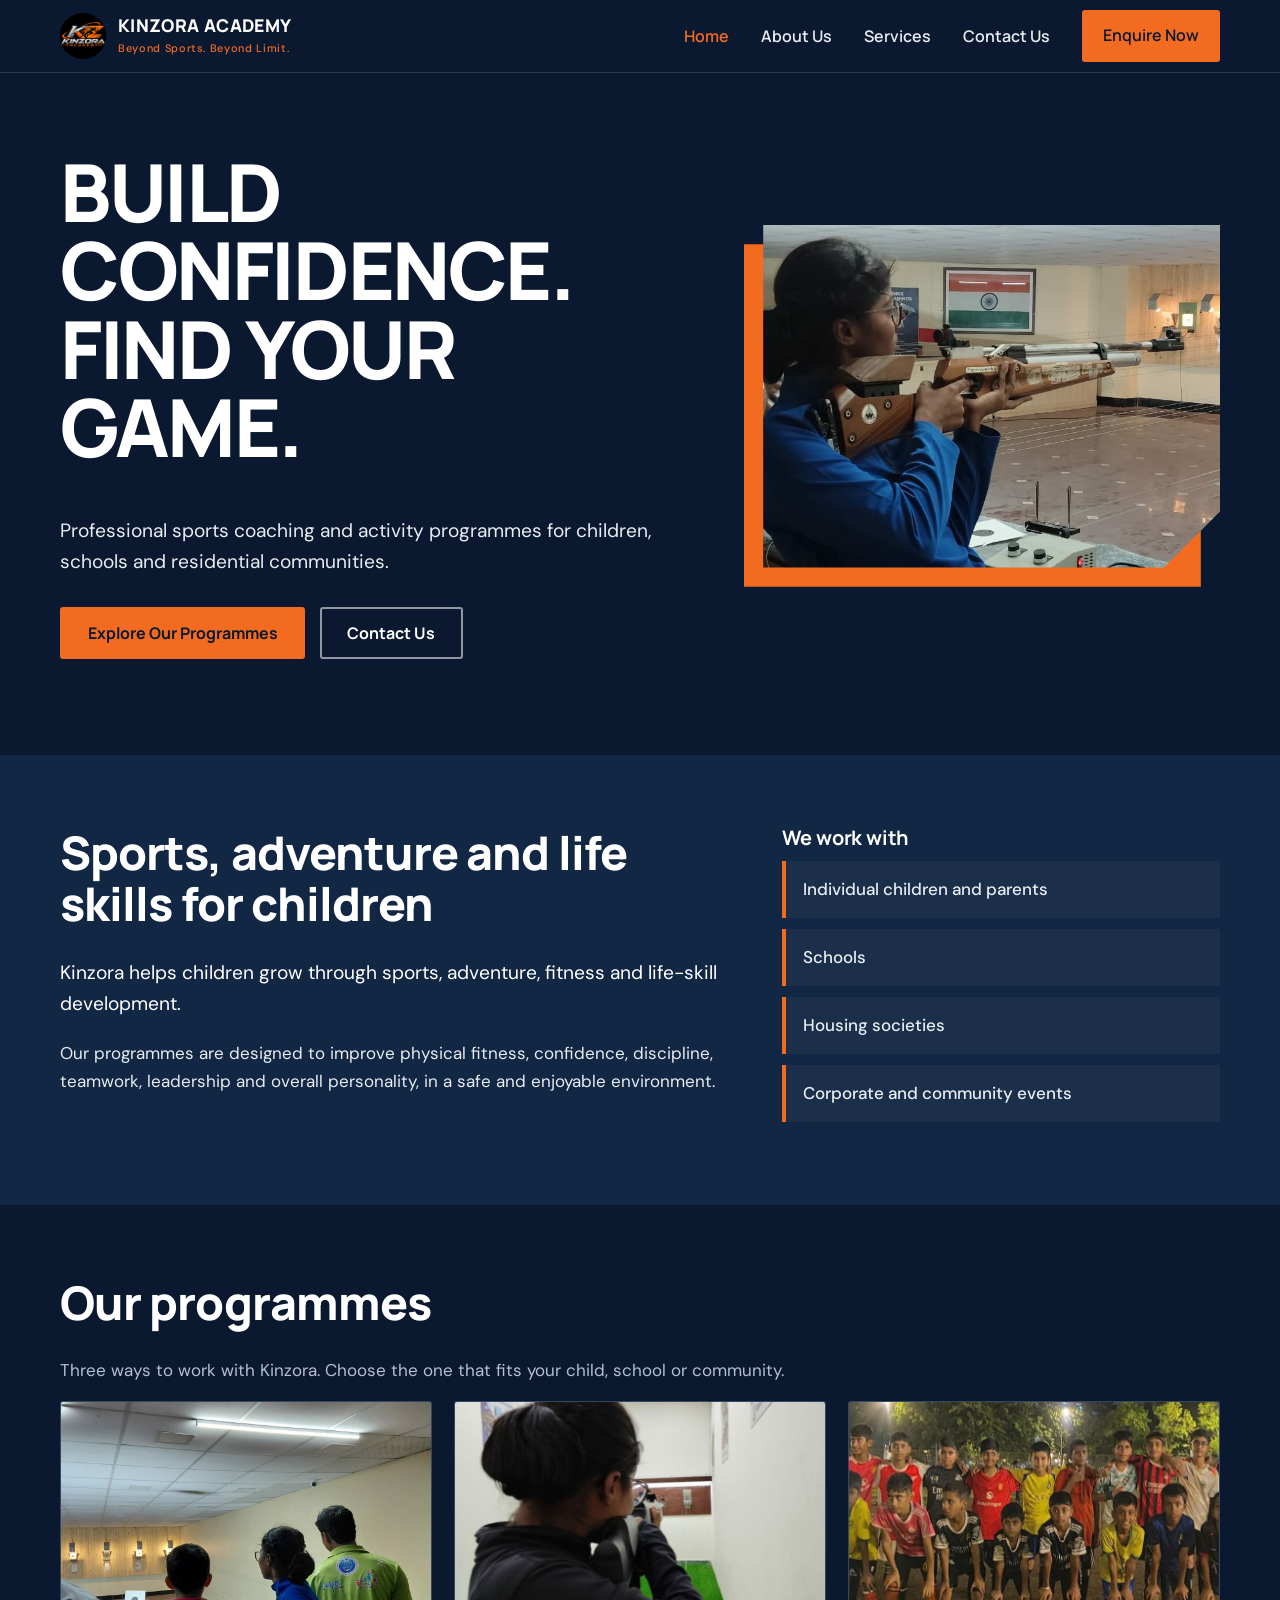
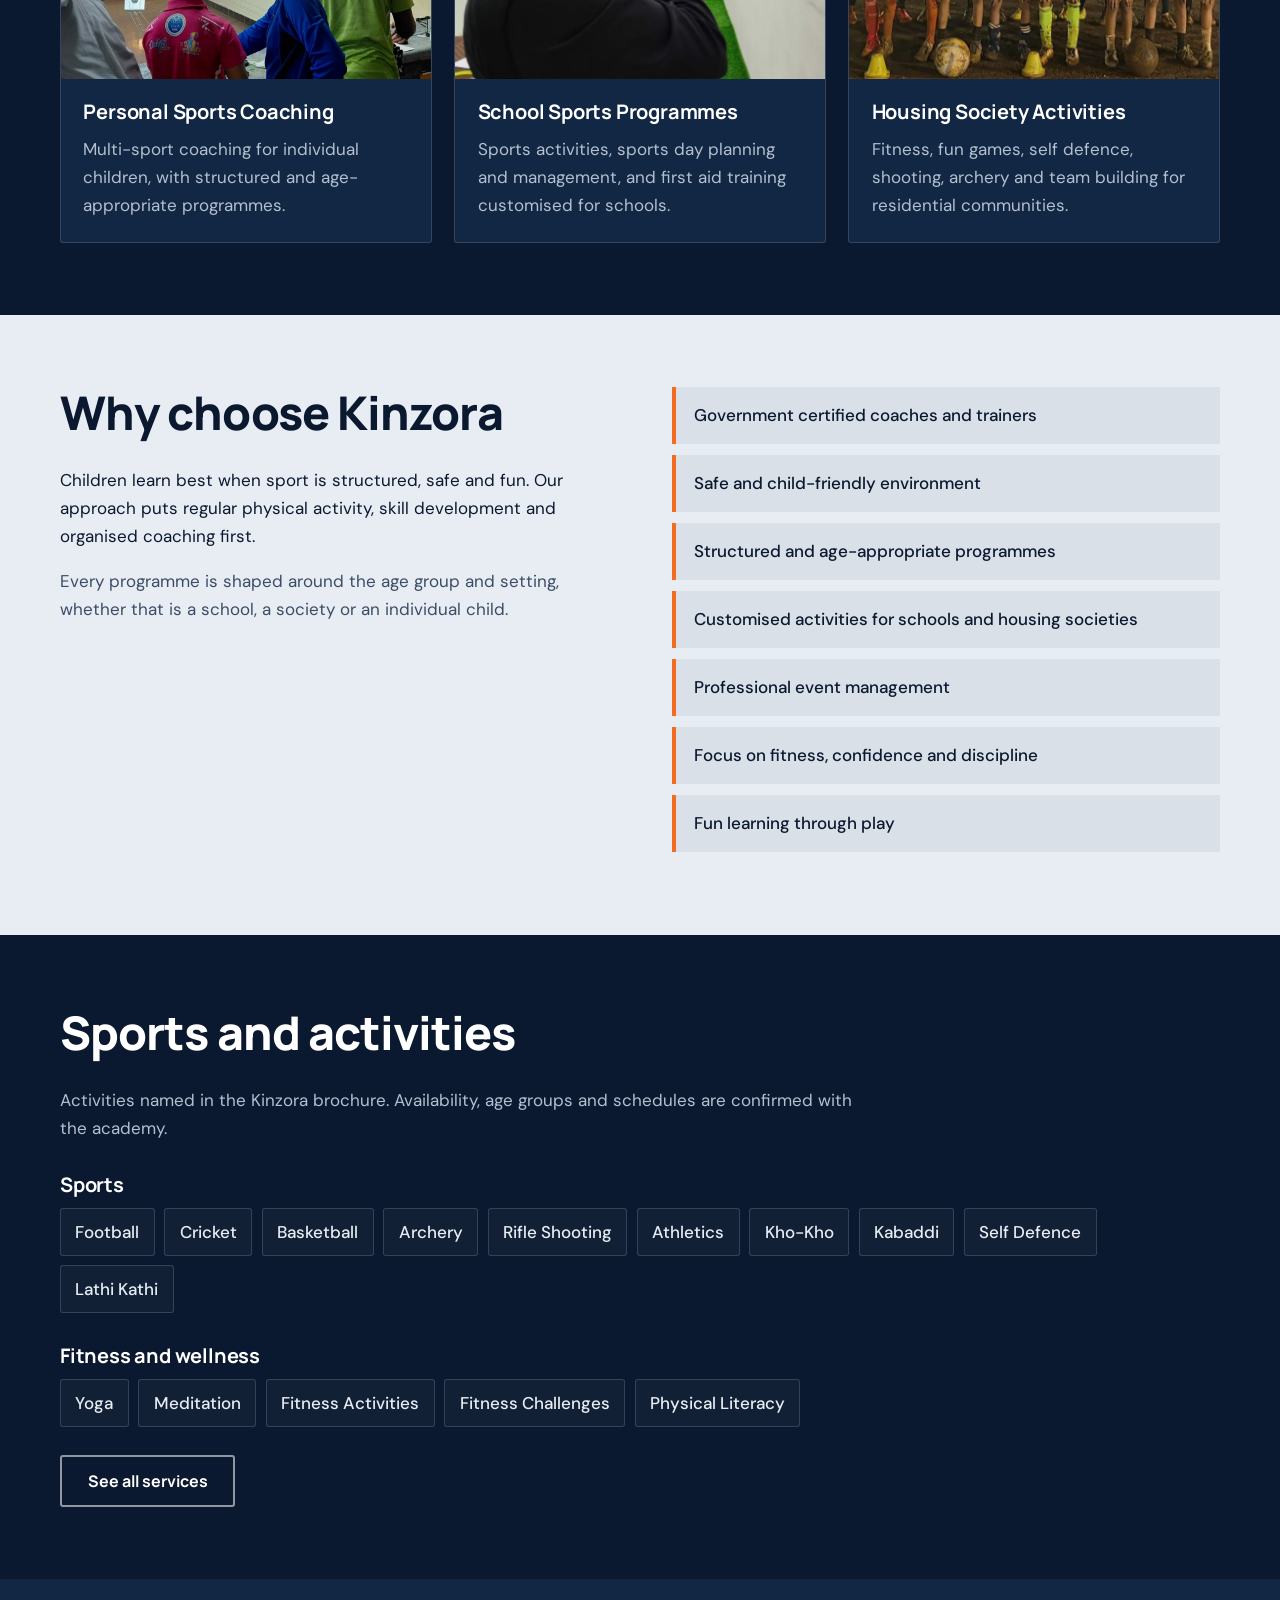
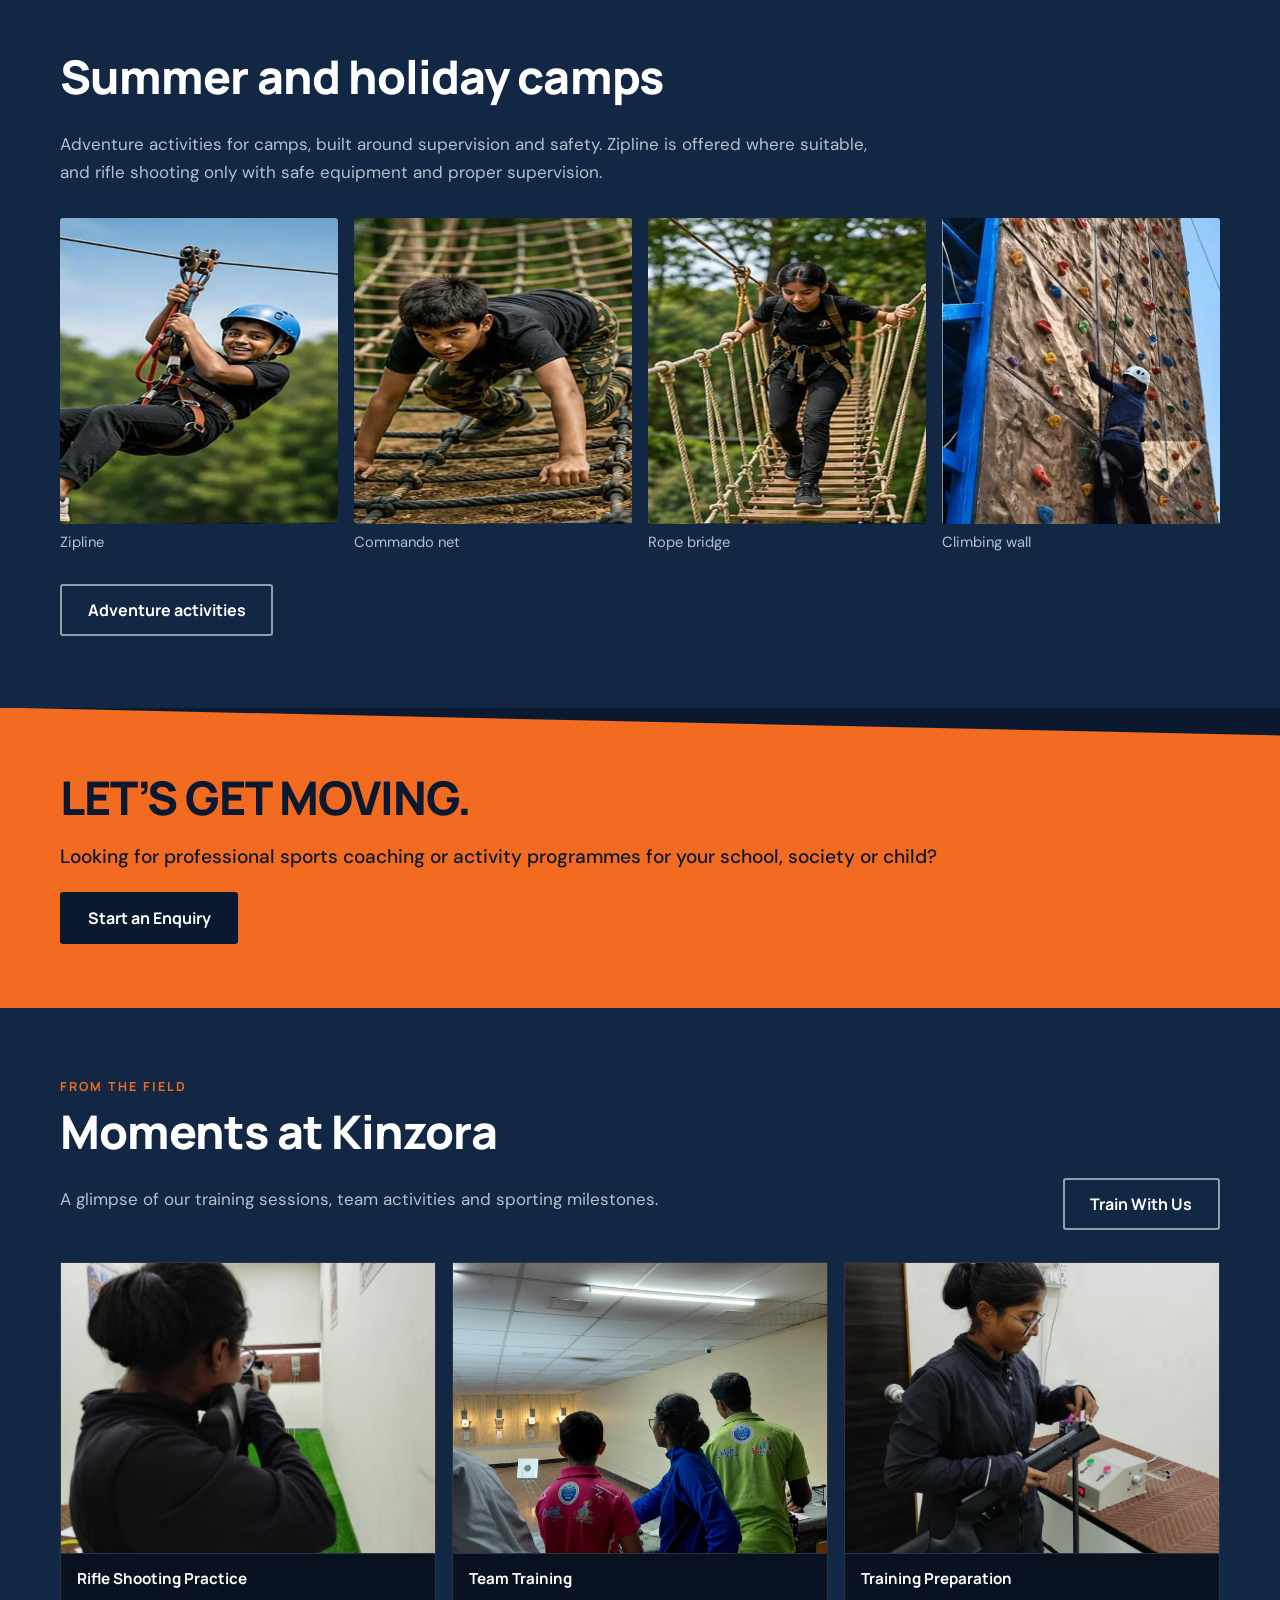
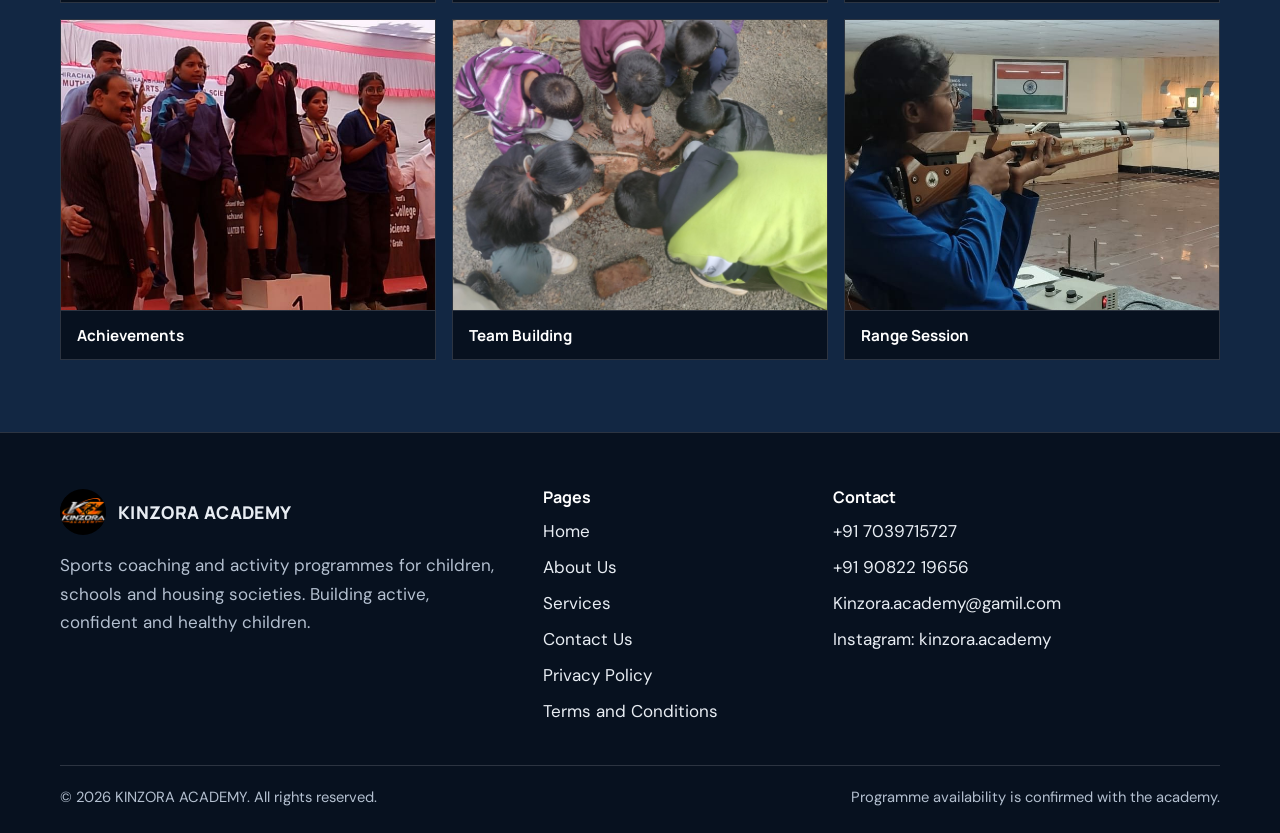
==== commit 34e67709: "Update contact information and Instagram links" ====
--- a/index.html
+++ b/index.html
@@ -95,8 +95,8 @@
 <div><h3>Pages</h3><ul><li><a href="index.html">Home</a></li><li><a href="about.html">About Us</a></li><li><a href="services.html">Services</a></li><li><a href="contact.html">Contact Us</a></li><li><a href="privacy.html">Privacy Policy</a></li><li><a href="terms.html">Terms and Conditions</a></li></ul></div>
 <div><h3>Contact</h3><ul>
 <li><a href="tel:+917039715727">+91 7039715727</a></li><li><a href="tel:+919082219656">+91 90822 19656</a></li>
-<li><a href="mailto:kinzora5@gmail.com">kinzora5@gmail.com</a></li>
-<li><a href="https://www.instagram.com/play.vora/" target="_blank" rel="noopener noreferrer">Instagram: play.vora</a></li></ul></div>
+<li><a href="mailto:Kinzora.academy@gamil.com">Kinzora.academy@gamil.com</a></li>
+<li><a href="https://www.instagram.com/kinzora.academy?xtok=MWJua3E1cWtieGUzNQ==" target="_blank" rel="noopener noreferrer">Instagram: kinzora.academy</a></li></ul></div>
 </div>
 <div class="legal"><span>&copy; <span id="year">2026</span> KINZORA ACADEMY. All rights reserved.</span><span>Programme availability is confirmed with the academy.</span></div>
 </div></footer>
--- a/css/style.css
+++ b/css/style.css
@@ -1,4 +1,4 @@
-/* PLAYVORA ACADEMY - static site stylesheet. Mobile-first. */
+/* KINZORA ACADEMY - static site stylesheet. Mobile-first. */
 :root{
   --navy:#0B1930;--navy2:#122743;--orange:#F36B21;--white:#fff;--grey:#E8EDF3;
   --muted:#B4C0D0;--line:rgba(232,237,243,.16);--r:3px;--max:1160px;
@@ -154,3 +154,19 @@
   .js .reveal.in{opacity:1;transform:none}
 }
 @media(prefers-reduced-motion:reduce){html{scroll-behavior:auto}*{transition:none!important;animation:none!important}}
+
+/* KINZORA brand gallery */
+.eyebrow{font:700 .78rem/1.2 var(--head);letter-spacing:.16em;color:var(--orange);margin:0 0 .7rem;text-transform:uppercase}.gallery-heading{display:flex;align-items:end;justify-content:space-between;gap:2rem;margin-bottom:2rem}.gallery-grid{display:grid;grid-template-columns:repeat(3,minmax(0,1fr));gap:1rem}.gallery-item{position:relative;margin:0;overflow:hidden;background:#07111f;border:1px solid var(--line)}.gallery-item img{width:100%;height:290px;object-fit:cover;transition:transform .35s ease}.gallery-item:hover img{transform:scale(1.035)}.gallery-item figcaption{padding:.85rem 1rem;color:var(--white);font:700 .95rem var(--head);border-top:1px solid var(--line)}.brand img{object-fit:contain;background:#000}.brand small{display:block;font:500 .68rem/1.3 var(--body);letter-spacing:.06em;color:var(--orange);margin-top:.35rem}@media(max-width:760px){.gallery-heading{align-items:flex-start;flex-direction:column}.gallery-grid{grid-template-columns:repeat(2,minmax(0,1fr))}.gallery-item img{height:230px}}@media(max-width:460px){.gallery-grid{grid-template-columns:1fr}.gallery-item img{height:260px}}@media(prefers-reduced-motion:reduce){.gallery-item img{transition:none}}
+
+/* Founder profile */
+.founder-section{background:#0b1930}
+.founder-section> .wrap>h2{margin-bottom:2rem}
+.founder-layout{display:grid;grid-template-columns:minmax(260px,.72fr) minmax(0,1.5fr);gap:clamp(2rem,5vw,4.5rem);align-items:start}
+.founder-photo-wrap{position:sticky;top:2rem;margin:0}
+.founder-photo-wrap img{display:block;width:100%;max-height:680px;object-fit:cover;object-position:center 35%;border:1px solid var(--line);border-radius:var(--r)}
+.founder-photo-caption{font-size:.9rem;color:var(--muted);margin:.8rem 0 0}
+.founder-copy h3{color:var(--orange);font-size:1.05rem;letter-spacing:.035em;margin:1.4rem 0 .65rem}
+.founder-copy h3:first-child{margin-top:0}
+.founder-copy p{max-width:75ch;line-height:1.8;color:var(--grey)}
+.founder-copy .founder-lead{font:800 clamp(1.35rem,2.6vw,2rem)/1.25 var(--head);color:var(--white);margin:.6rem 0 1.5rem}
+@media(max-width:760px){.founder-layout{grid-template-columns:1fr}.founder-photo-wrap{position:static;max-width:520px}.founder-photo-wrap img{max-height:620px}}
